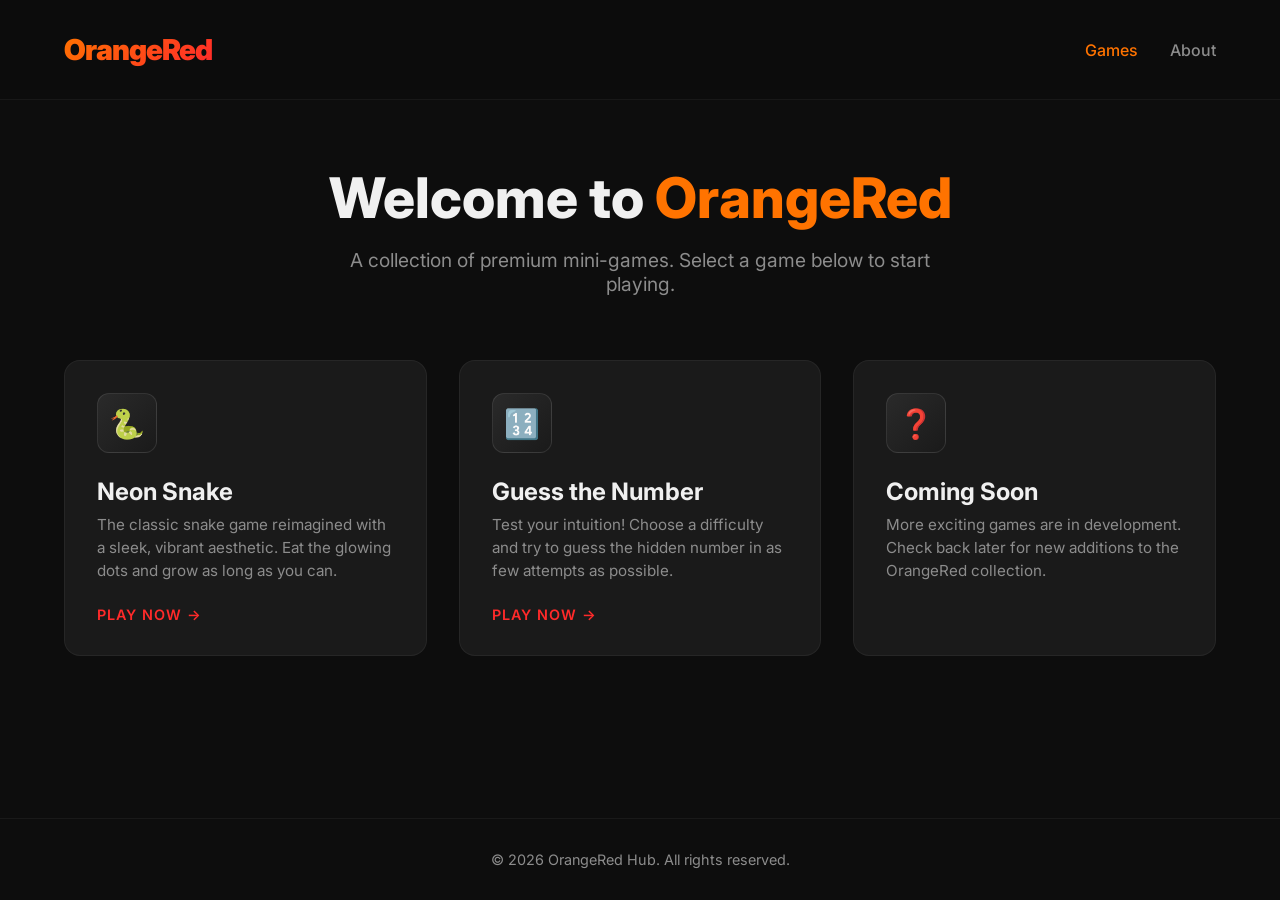
==== index.html @ 68a1032c "Initial commit: Add OrangeRed Game Hub with Snake and Guess the Number" ====
<!DOCTYPE html>
<html lang="en">
<head>
  <meta charset="UTF-8">
  <meta name="viewport" content="width=device-width, initial-scale=1.0">
  <title>OrangeRed - Premium Game Hub</title>
  <meta name="description" content="Play exciting mini-games on OrangeRed.">
  <link rel="preconnect" href="https://fonts.googleapis.com">
  <link rel="preconnect" href="https://fonts.gstatic.com" crossorigin>
  <link href="https://fonts.googleapis.com/css2?family=Inter:wght@400;500;700;800;900&display=swap" rel="stylesheet">
  <link rel="stylesheet" href="styles.css">
</head>
<body>
  <header>
    <div class="logo">OrangeRed</div>
    <nav>
      <ul>
        <li><a href="index.html" class="active">Games</a></li>
        <li><a href="#">About</a></li>
      </ul>
    </nav>
  </header>

  <main>
    <section class="hero animate-in">
      <h1>Welcome to <span>OrangeRed</span></h1>
      <p>A collection of premium mini-games. Select a game below to start playing.</p>
    </section>

    <div class="games-grid">
      <!-- Game Card: Snake -->
      <a href="games/snake/index.html" class="game-card animate-in delay-1">
        <div class="game-icon">🐍</div>
        <h2>Neon Snake</h2>
        <p>The classic snake game reimagined with a sleek, vibrant aesthetic. Eat the glowing dots and grow as long as you can.</p>
        <div class="play-badge">Play Now →</div>
      </a>
      
      <!-- Game Card: Guess the Number -->
      <a href="games/guess-number/index.html" class="game-card animate-in delay-2">
        <div class="game-icon">🔢</div>
        <h2>Guess the Number</h2>
        <p>Test your intuition! Choose a difficulty and try to guess the hidden number in as few attempts as possible.</p>
        <div class="play-badge">Play Now →</div>
      </a>

      <!-- Placeholder for future games -->
      <a href="#" class="game-card animate-in delay-3" style="opacity: 0.5; pointer-events: none;">
        <div class="game-icon">❓</div>
        <h2>Coming Soon</h2>
        <p>More exciting games are in development. Check back later for new additions to the OrangeRed collection.</p>
      </a>
    </div>
  </main>

  <footer>
    <p>&copy; 2026 OrangeRed Hub. All rights reserved.</p>
  </footer>

  <script src="script.js"></script>
</body>
</html>
---- styles.css ----
:root {
  --bg-color: #0d0d0d;
  --surface-color: #1a1a1a;
  --surface-hover: #262626;
  --text-main: #f0f0f0;
  --text-muted: #8c8c8c;
  --brand-orange: #ff7300;
  --brand-orange-glow: rgba(255, 115, 0, 0.4);
  --brand-red: #ff2a2a;
  --brand-red-glow: rgba(255, 42, 42, 0.4);
  
  --font-main: 'Inter', 'Segoe UI', Roboto, Helvetica, Arial, sans-serif;
}

* {
  box-sizing: border-box;
  margin: 0;
  padding: 0;
}

body {
  font-family: var(--font-main);
  background-color: var(--bg-color);
  color: var(--text-main);
  min-height: 100vh;
  display: flex;
  flex-direction: column;
  overflow-x: hidden;
}

/* Header */
header {
  padding: 2rem 5%;
  display: flex;
  justify-content: space-between;
  align-items: center;
  border-bottom: 1px solid rgba(255, 255, 255, 0.05);
  background: rgba(13, 13, 13, 0.8);
  backdrop-filter: blur(10px);
  position: sticky;
  top: 0;
  z-index: 100;
}

.logo {
  font-size: 1.8rem;
  font-weight: 900;
  letter-spacing: -1px;
  background: linear-gradient(135deg, var(--brand-orange), var(--brand-red));
  -webkit-background-clip: text;
  -webkit-text-fill-color: transparent;
  cursor: pointer;
  transition: opacity 0.3s ease;
}

.logo:hover {
  opacity: 0.8;
}

nav ul {
  display: flex;
  gap: 2rem;
  list-style: none;
}

nav a {
  color: var(--text-muted);
  text-decoration: none;
  font-weight: 500;
  font-size: 1rem;
  transition: color 0.3s ease;
}

nav a:hover, nav a.active {
  color: var(--brand-orange);
}

/* Main Content */
main {
  flex: 1;
  padding: 4rem 5%;
}

.hero {
  text-align: center;
  margin-bottom: 4rem;
}

.hero h1 {
  font-size: 3.5rem;
  font-weight: 800;
  margin-bottom: 1rem;
}

.hero h1 span {
  color: var(--brand-orange);
}

.hero p {
  font-size: 1.2rem;
  color: var(--text-muted);
  max-width: 600px;
  margin: 0 auto;
}

/* Games Grid */
.games-grid {
  display: grid;
  grid-template-columns: repeat(auto-fill, minmax(300px, 1fr));
  gap: 2rem;
  max-width: 1200px;
  margin: 0 auto;
}

.game-card {
  background-color: var(--surface-color);
  border-radius: 16px;
  padding: 2rem;
  text-decoration: none;
  color: var(--text-main);
  border: 1px solid rgba(255,255,255,0.05);
  transition: all 0.4s cubic-bezier(0.175, 0.885, 0.32, 1.275);
  position: relative;
  overflow: hidden;
  display: flex;
  flex-direction: column;
}

.game-card::before {
  content: '';
  position: absolute;
  top: 0; left: 0; right: 0; bottom: 0;
  border-radius: 16px;
  background: linear-gradient(135deg, var(--brand-orange-glow), transparent);
  opacity: 0;
  transition: opacity 0.4s ease;
  pointer-events: none;
}

.game-card:hover {
  transform: translateY(-8px);
  border-color: var(--brand-orange);
  box-shadow: 0 10px 30px rgba(0,0,0,0.5), 0 0 20px var(--brand-orange-glow);
  background-color: var(--surface-hover);
}

.game-card:hover::before {
  opacity: 1;
}

.game-icon {
  width: 60px;
  height: 60px;
  background: linear-gradient(135deg, #2a2a2a, #1a1a1a);
  border-radius: 12px;
  display: flex;
  align-items: center;
  justify-content: center;
  font-size: 1.8rem;
  margin-bottom: 1.5rem;
  border: 1px solid rgba(255,255,255,0.1);
  color: var(--brand-orange);
}

.game-card h2 {
  font-size: 1.5rem;
  margin-bottom: 0.5rem;
  font-weight: 700;
}

.game-card p {
  color: var(--text-muted);
  font-size: 0.95rem;
  line-height: 1.5;
  flex: 1;
}

.play-badge {
  display: inline-flex;
  align-items: center;
  gap: 0.5rem;
  margin-top: 1.5rem;
  font-size: 0.9rem;
  font-weight: 600;
  color: var(--brand-red);
  text-transform: uppercase;
  letter-spacing: 1px;
}

.game-card:hover .play-badge {
  color: var(--brand-orange);
}

/* Footer */
footer {
  padding: 2rem 5%;
  text-align: center;
  color: var(--text-muted);
  font-size: 0.9rem;
  border-top: 1px solid rgba(255, 255, 255, 0.05);
}

/* Utility Animations */
@keyframes fadeIn {
  from { opacity: 0; transform: translateY(20px); }
  to { opacity: 1; transform: translateY(0); }
}

.animate-in {
  animation: fadeIn 0.6s ease forwards;
  opacity: 0;
}

.delay-1 { animation-delay: 0.1s; }
.delay-2 { animation-delay: 0.2s; }
.delay-3 { animation-delay: 0.3s; }
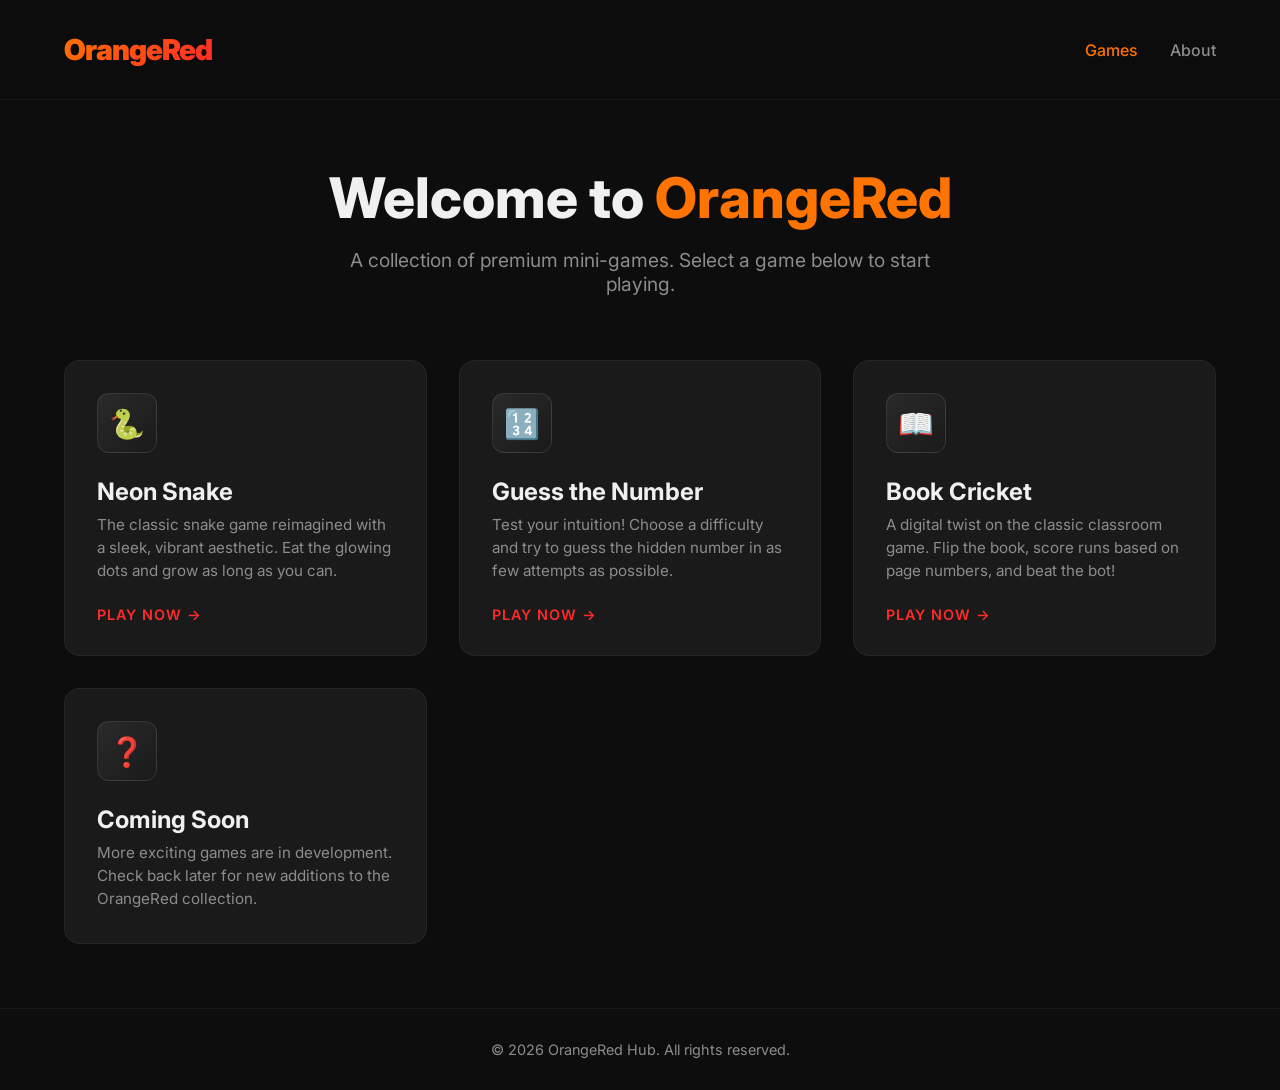
==== commit 472a5297: "feat: add Book Cricket game versus bot" ====
--- a/index.html
+++ b/index.html
@@ -44,8 +44,16 @@
         <div class="play-badge">Play Now →</div>
       </a>
 
+      <!-- Game Card: Book Cricket -->
+      <a href="games/book-cricket/index.html" class="game-card animate-in delay-3">
+        <div class="game-icon">📖</div>
+        <h2>Book Cricket</h2>
+        <p>A digital twist on the classic classroom game. Flip the book, score runs based on page numbers, and beat the bot!</p>
+        <div class="play-badge">Play Now →</div>
+      </a>
+
       <!-- Placeholder for future games -->
-      <a href="#" class="game-card animate-in delay-3" style="opacity: 0.5; pointer-events: none;">
+      <a href="#" class="game-card animate-in delay-4" style="opacity: 0.5; pointer-events: none;">
         <div class="game-icon">❓</div>
         <h2>Coming Soon</h2>
         <p>More exciting games are in development. Check back later for new additions to the OrangeRed collection.</p>
--- a/styles.css
+++ b/styles.css
@@ -214,3 +214,4 @@
 .delay-1 { animation-delay: 0.1s; }
 .delay-2 { animation-delay: 0.2s; }
 .delay-3 { animation-delay: 0.3s; }
+.delay-4 { animation-delay: 0.4s; }
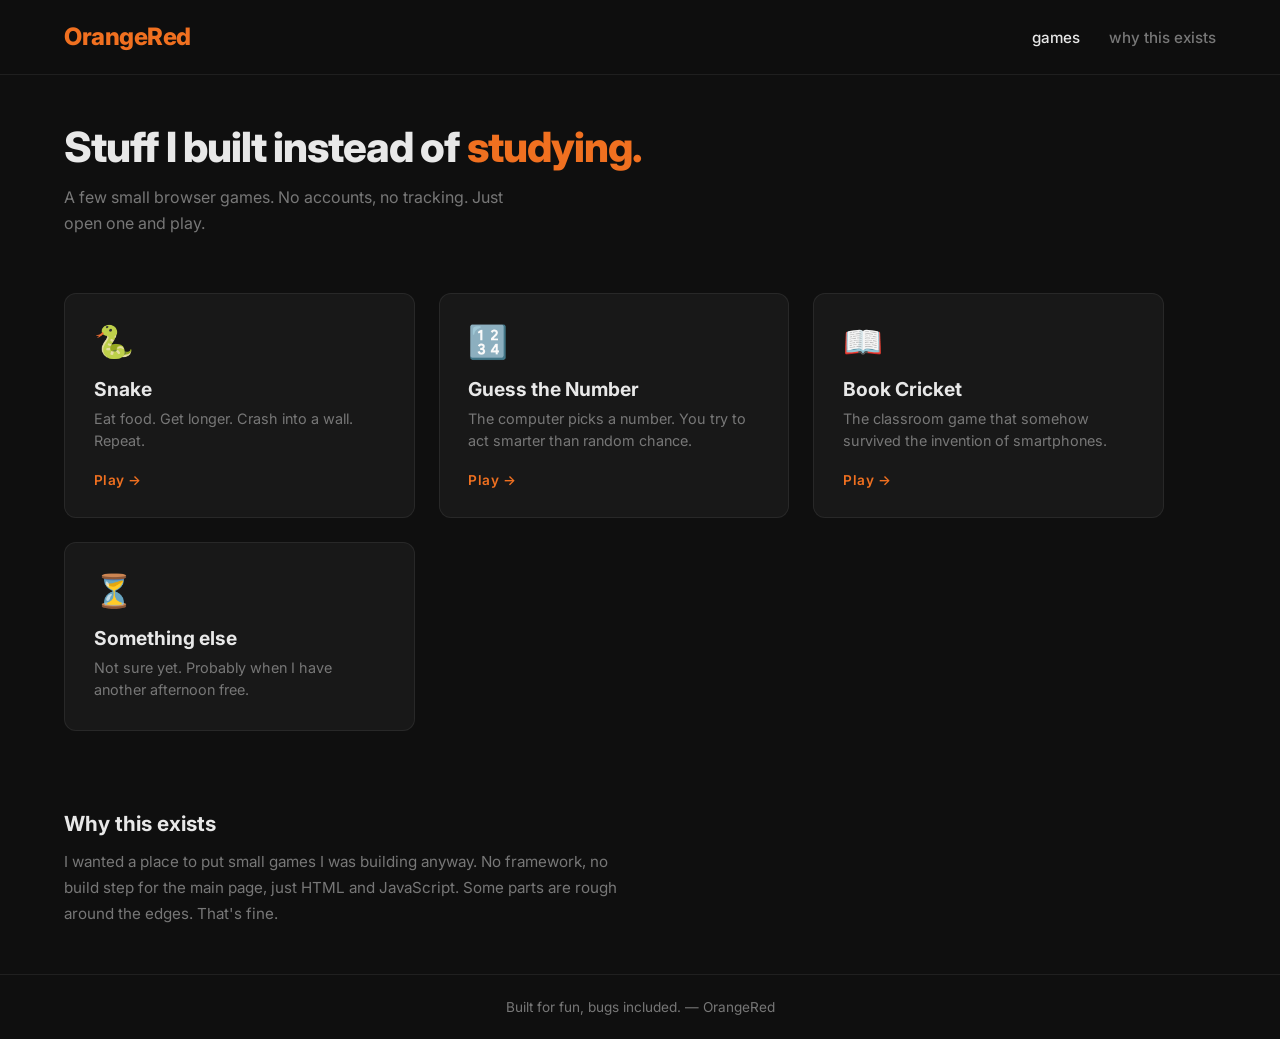
==== commit 439ce682: "Snake is inevitable now" ====
--- a/index.html
+++ b/index.html
@@ -3,11 +3,11 @@
 <head>
   <meta charset="UTF-8">
   <meta name="viewport" content="width=device-width, initial-scale=1.0">
-  <title>OrangeRed - Premium Game Hub</title>
-  <meta name="description" content="Play exciting mini-games on OrangeRed.">
+  <title>OrangeRed — games I made</title>
+  <meta name="description" content="A small collection of browser games made for fun. No logins, no ads, no agenda.">
   <link rel="preconnect" href="https://fonts.googleapis.com">
   <link rel="preconnect" href="https://fonts.gstatic.com" crossorigin>
-  <link href="https://fonts.googleapis.com/css2?family=Inter:wght@400;500;700;800;900&display=swap" rel="stylesheet">
+  <link href="https://fonts.googleapis.com/css2?family=Inter:wght@400;500;700;800&display=swap" rel="stylesheet">
   <link rel="stylesheet" href="styles.css">
 </head>
 <body>
@@ -15,54 +15,58 @@
     <div class="logo">OrangeRed</div>
     <nav>
       <ul>
-        <li><a href="index.html" class="active">Games</a></li>
-        <li><a href="#">About</a></li>
+        <li><a href="index.html" class="active">games</a></li>
+        <li><a href="#about">why this exists</a></li>
       </ul>
     </nav>
   </header>
 
   <main>
     <section class="hero animate-in">
-      <h1>Welcome to <span>OrangeRed</span></h1>
-      <p>A collection of premium mini-games. Select a game below to start playing.</p>
+      <h1>Stuff I built instead of <span>studying.</span></h1>
+      <p>A few small browser games. No accounts, no tracking. Just open one and play.</p>
     </section>
 
     <div class="games-grid">
-      <!-- Game Card: Snake -->
       <a href="games/snake/index.html" class="game-card animate-in delay-1">
         <div class="game-icon">🐍</div>
-        <h2>Neon Snake</h2>
-        <p>The classic snake game reimagined with a sleek, vibrant aesthetic. Eat the glowing dots and grow as long as you can.</p>
-        <div class="play-badge">Play Now →</div>
+        <h2>Snake</h2>
+        <p>Eat food. Get longer. Crash into a wall. Repeat.</p>
+        <div class="play-badge">Play →</div>
       </a>
-      
-      <!-- Game Card: Guess the Number -->
+
       <a href="games/guess-number/index.html" class="game-card animate-in delay-2">
         <div class="game-icon">🔢</div>
         <h2>Guess the Number</h2>
-        <p>Test your intuition! Choose a difficulty and try to guess the hidden number in as few attempts as possible.</p>
-        <div class="play-badge">Play Now →</div>
+        <p>The computer picks a number. You try to act smarter than random chance.</p>
+        <div class="play-badge">Play →</div>
       </a>
 
-      <!-- Game Card: Book Cricket -->
       <a href="games/book-cricket/index.html" class="game-card animate-in delay-3">
         <div class="game-icon">📖</div>
         <h2>Book Cricket</h2>
-        <p>A digital twist on the classic classroom game. Flip the book, score runs based on page numbers, and beat the bot!</p>
-        <div class="play-badge">Play Now →</div>
+        <p>The classroom game that somehow survived the invention of smartphones.</p>
+        <div class="play-badge">Play →</div>
       </a>
 
-      <!-- Placeholder for future games -->
-      <a href="#" class="game-card animate-in delay-4" style="opacity: 0.5; pointer-events: none;">
-        <div class="game-icon">❓</div>
-        <h2>Coming Soon</h2>
-        <p>More exciting games are in development. Check back later for new additions to the OrangeRed collection.</p>
-      </a>
+      <div class="game-card animate-in delay-4" style="opacity: 0.4; cursor: default;">
+        <div class="game-icon">⏳</div>
+        <h2>Something else</h2>
+        <p>Not sure yet. Probably when I have another afternoon free.</p>
+      </div>
     </div>
+
+    <section id="about" style="margin-top: 5rem; max-width: 560px;">
+      <h2 style="font-size: 1.3rem; font-weight: 700; margin-bottom: 0.8rem; color: var(--text);">Why this exists</h2>
+      <p style="color: var(--muted); font-size: 0.95rem; line-height: 1.7;">
+        I wanted a place to put small games I was building anyway. No framework, no build step for the main page, just HTML and JavaScript.
+        Some parts are rough around the edges. That's fine.
+      </p>
+    </section>
   </main>
 
   <footer>
-    <p>&copy; 2026 OrangeRed Hub. All rights reserved.</p>
+    <p>Built for fun, bugs included. — OrangeRed</p>
   </footer>
 
   <script src="script.js"></script>
--- a/styles.css
+++ b/styles.css
@@ -1,15 +1,13 @@
 :root {
-  --bg-color: #0d0d0d;
-  --surface-color: #1a1a1a;
-  --surface-hover: #262626;
-  --text-main: #f0f0f0;
-  --text-muted: #8c8c8c;
-  --brand-orange: #ff7300;
-  --brand-orange-glow: rgba(255, 115, 0, 0.4);
-  --brand-red: #ff2a2a;
-  --brand-red-glow: rgba(255, 42, 42, 0.4);
-  
-  --font-main: 'Inter', 'Segoe UI', Roboto, Helvetica, Arial, sans-serif;
+  --bg: #0f0f0f;
+  --surface: #181818;
+  --surface-hover: #222;
+  --text: #e8e8e8;
+  --muted: #777;
+  --orange: #f07020;
+  --red: #e03030;
+  --border: rgba(255, 255, 255, 0.07);
+  --font: 'Inter', system-ui, sans-serif;
 }
 
 * {
@@ -19,199 +17,156 @@
 }
 
 body {
-  font-family: var(--font-main);
-  background-color: var(--bg-color);
-  color: var(--text-main);
+  font-family: var(--font);
+  background: var(--bg);
+  color: var(--text);
   min-height: 100vh;
   display: flex;
   flex-direction: column;
-  overflow-x: hidden;
 }
 
-/* Header */
 header {
-  padding: 2rem 5%;
+  padding: 1.4rem 5%;
   display: flex;
   justify-content: space-between;
   align-items: center;
-  border-bottom: 1px solid rgba(255, 255, 255, 0.05);
-  background: rgba(13, 13, 13, 0.8);
-  backdrop-filter: blur(10px);
+  border-bottom: 1px solid var(--border);
   position: sticky;
   top: 0;
+  background: rgba(15, 15, 15, 0.9);
+  backdrop-filter: blur(8px);
   z-index: 100;
 }
 
 .logo {
-  font-size: 1.8rem;
-  font-weight: 900;
-  letter-spacing: -1px;
-  background: linear-gradient(135deg, var(--brand-orange), var(--brand-red));
-  -webkit-background-clip: text;
-  -webkit-text-fill-color: transparent;
+  font-size: 1.5rem;
+  font-weight: 800;
+  color: var(--orange);
   cursor: pointer;
-  transition: opacity 0.3s ease;
-}
-
-.logo:hover {
-  opacity: 0.8;
+  letter-spacing: -0.5px;
 }
 
 nav ul {
+  list-style: none;
   display: flex;
-  gap: 2rem;
-  list-style: none;
+  gap: 1.8rem;
 }
 
 nav a {
-  color: var(--text-muted);
+  color: var(--muted);
   text-decoration: none;
+  font-size: 0.95rem;
   font-weight: 500;
-  font-size: 1rem;
-  transition: color 0.3s ease;
+  transition: color 0.2s;
 }
 
-nav a:hover, nav a.active {
-  color: var(--brand-orange);
+nav a:hover,
+nav a.active {
+  color: var(--text);
 }
 
-/* Main Content */
 main {
   flex: 1;
-  padding: 4rem 5%;
+  padding: 3rem 5%;
 }
 
 .hero {
-  text-align: center;
-  margin-bottom: 4rem;
+  margin-bottom: 3.5rem;
 }
 
 .hero h1 {
-  font-size: 3.5rem;
+  font-size: 2.6rem;
   font-weight: 800;
-  margin-bottom: 1rem;
+  line-height: 1.2;
+  margin-bottom: 0.8rem;
+  letter-spacing: -1px;
 }
 
 .hero h1 span {
-  color: var(--brand-orange);
+  color: var(--orange);
 }
 
 .hero p {
-  font-size: 1.2rem;
-  color: var(--text-muted);
-  max-width: 600px;
-  margin: 0 auto;
+  color: var(--muted);
+  font-size: 1rem;
+  max-width: 480px;
+  line-height: 1.6;
 }
 
-/* Games Grid */
 .games-grid {
   display: grid;
-  grid-template-columns: repeat(auto-fill, minmax(300px, 1fr));
-  gap: 2rem;
-  max-width: 1200px;
-  margin: 0 auto;
+  grid-template-columns: repeat(auto-fill, minmax(280px, 1fr));
+  gap: 1.5rem;
+  max-width: 1100px;
 }
 
 .game-card {
-  background-color: var(--surface-color);
-  border-radius: 16px;
-  padding: 2rem;
+  background: var(--surface);
+  border-radius: 12px;
+  padding: 1.8rem;
   text-decoration: none;
-  color: var(--text-main);
-  border: 1px solid rgba(255,255,255,0.05);
-  transition: all 0.4s cubic-bezier(0.175, 0.885, 0.32, 1.275);
-  position: relative;
-  overflow: hidden;
+  color: var(--text);
+  border: 1px solid var(--border);
+  transition: border-color 0.2s, background 0.2s, transform 0.2s;
   display: flex;
   flex-direction: column;
 }
 
-.game-card::before {
-  content: '';
-  position: absolute;
-  top: 0; left: 0; right: 0; bottom: 0;
-  border-radius: 16px;
-  background: linear-gradient(135deg, var(--brand-orange-glow), transparent);
-  opacity: 0;
-  transition: opacity 0.4s ease;
-  pointer-events: none;
-}
-
 .game-card:hover {
-  transform: translateY(-8px);
-  border-color: var(--brand-orange);
-  box-shadow: 0 10px 30px rgba(0,0,0,0.5), 0 0 20px var(--brand-orange-glow);
-  background-color: var(--surface-hover);
-}
-
-.game-card:hover::before {
-  opacity: 1;
+  border-color: rgba(240, 112, 32, 0.4);
+  background: var(--surface-hover);
+  transform: translateY(-3px);
 }
 
 .game-icon {
-  width: 60px;
-  height: 60px;
-  background: linear-gradient(135deg, #2a2a2a, #1a1a1a);
-  border-radius: 12px;
-  display: flex;
-  align-items: center;
-  justify-content: center;
-  font-size: 1.8rem;
-  margin-bottom: 1.5rem;
-  border: 1px solid rgba(255,255,255,0.1);
-  color: var(--brand-orange);
+  font-size: 2rem;
+  margin-bottom: 1rem;
 }
 
 .game-card h2 {
-  font-size: 1.5rem;
-  margin-bottom: 0.5rem;
+  font-size: 1.2rem;
   font-weight: 700;
+  margin-bottom: 0.4rem;
 }
 
 .game-card p {
-  color: var(--text-muted);
-  font-size: 0.95rem;
-  line-height: 1.5;
+  color: var(--muted);
+  font-size: 0.9rem;
+  line-height: 1.55;
   flex: 1;
 }
 
 .play-badge {
-  display: inline-flex;
-  align-items: center;
-  gap: 0.5rem;
-  margin-top: 1.5rem;
-  font-size: 0.9rem;
+  margin-top: 1.2rem;
+  font-size: 0.85rem;
   font-weight: 600;
-  color: var(--brand-red);
-  text-transform: uppercase;
-  letter-spacing: 1px;
+  color: var(--orange);
+  letter-spacing: 0.5px;
 }
 
 .game-card:hover .play-badge {
-  color: var(--brand-orange);
+  color: var(--text);
 }
 
-/* Footer */
 footer {
-  padding: 2rem 5%;
+  padding: 1.5rem 5%;
   text-align: center;
-  color: var(--text-muted);
-  font-size: 0.9rem;
-  border-top: 1px solid rgba(255, 255, 255, 0.05);
+  color: var(--muted);
+  font-size: 0.85rem;
+  border-top: 1px solid var(--border);
 }
 
-/* Utility Animations */
-@keyframes fadeIn {
-  from { opacity: 0; transform: translateY(20px); }
-  to { opacity: 1; transform: translateY(0); }
+@keyframes fadeUp {
+  from { opacity: 0; transform: translateY(16px); }
+  to   { opacity: 1; transform: translateY(0); }
 }
 
 .animate-in {
-  animation: fadeIn 0.6s ease forwards;
+  animation: fadeUp 0.5s ease forwards;
   opacity: 0;
 }
 
-.delay-1 { animation-delay: 0.1s; }
-.delay-2 { animation-delay: 0.2s; }
-.delay-3 { animation-delay: 0.3s; }
-.delay-4 { animation-delay: 0.4s; }
+.delay-1 { animation-delay: 0.05s; }
+.delay-2 { animation-delay: 0.1s; }
+.delay-3 { animation-delay: 0.15s; }
+.delay-4 { animation-delay: 0.2s; }
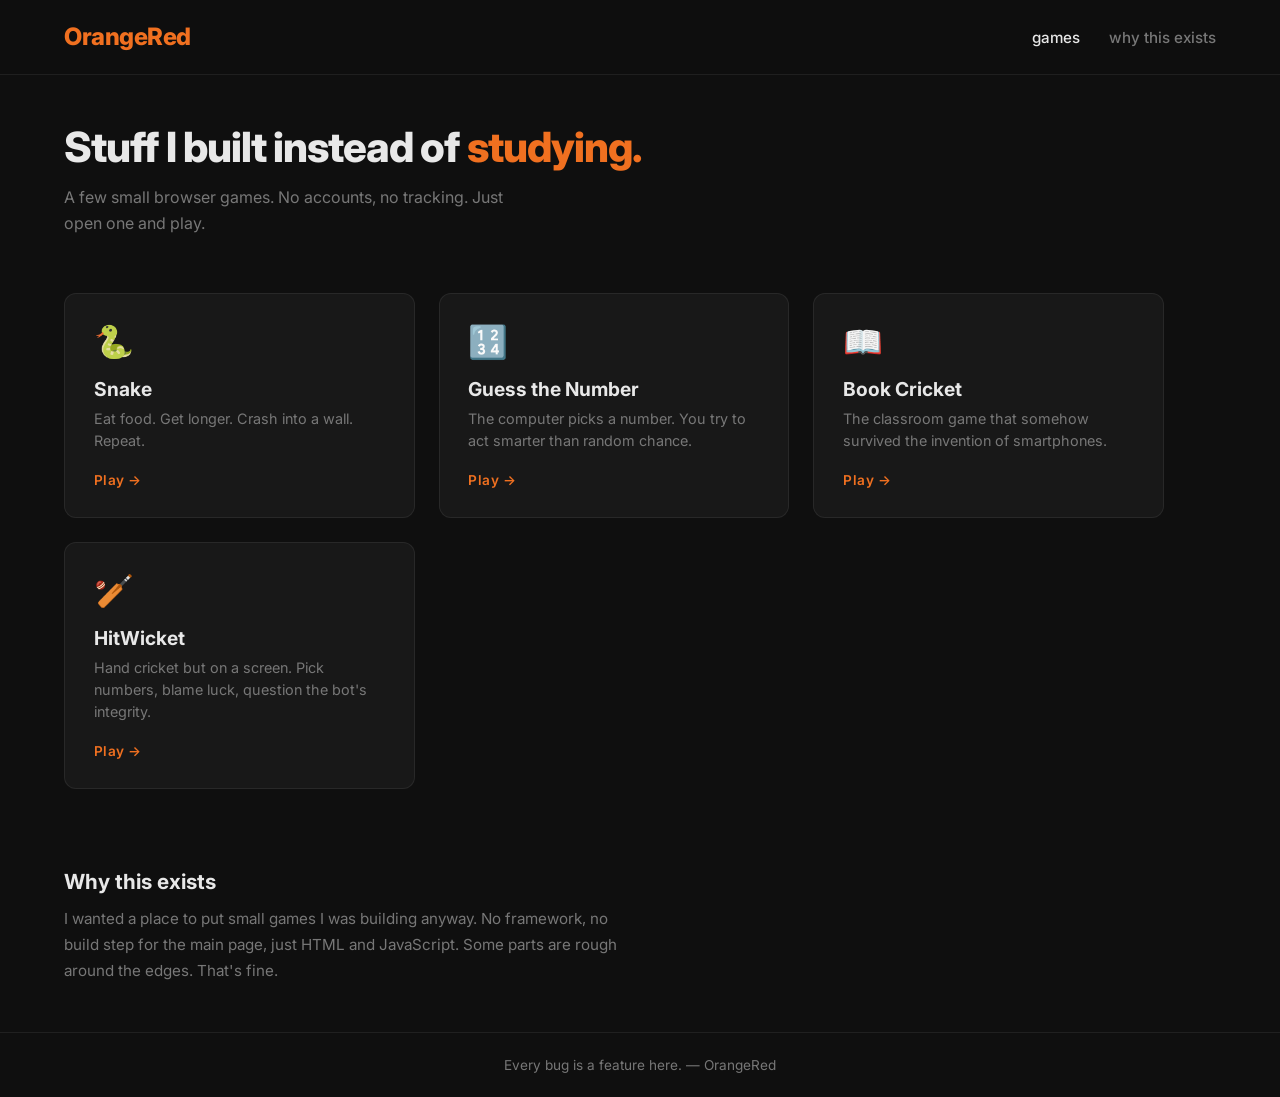
==== commit de8a6282: "add HitWicket — hand cricket game with easy/hard AI, toss, commentary" ====
--- a/index.html
+++ b/index.html
@@ -1,5 +1,6 @@
 <!DOCTYPE html>
 <html lang="en">
+
 <head>
   <meta charset="UTF-8">
   <meta name="viewport" content="width=device-width, initial-scale=1.0">
@@ -10,6 +11,7 @@
   <link href="https://fonts.googleapis.com/css2?family=Inter:wght@400;500;700;800&display=swap" rel="stylesheet">
   <link rel="stylesheet" href="styles.css">
 </head>
+
 <body>
   <header>
     <div class="logo">OrangeRed</div>
@@ -49,26 +51,29 @@
         <div class="play-badge">Play →</div>
       </a>
 
-      <div class="game-card animate-in delay-4" style="opacity: 0.4; cursor: default;">
-        <div class="game-icon">⏳</div>
-        <h2>Something else</h2>
-        <p>Not sure yet. Probably when I have another afternoon free.</p>
-      </div>
+      <a href="games/guess-cricket/index.html" class="game-card animate-in delay-4">
+        <div class="game-icon">🏏</div>
+        <h2>HitWicket</h2>
+        <p>Hand cricket but on a screen. Pick numbers, blame luck, question the bot's integrity.</p>
+        <div class="play-badge">Play →</div>
+      </a>
     </div>
 
     <section id="about" style="margin-top: 5rem; max-width: 560px;">
       <h2 style="font-size: 1.3rem; font-weight: 700; margin-bottom: 0.8rem; color: var(--text);">Why this exists</h2>
       <p style="color: var(--muted); font-size: 0.95rem; line-height: 1.7;">
-        I wanted a place to put small games I was building anyway. No framework, no build step for the main page, just HTML and JavaScript.
+        I wanted a place to put small games I was building anyway. No framework, no build step for the main page, just
+        HTML and JavaScript.
         Some parts are rough around the edges. That's fine.
       </p>
     </section>
   </main>
 
   <footer>
-    <p>Built for fun, bugs included. — OrangeRed</p>
+    <p>Every bug is a feature here. — OrangeRed</p>
   </footer>
 
   <script src="script.js"></script>
 </body>
-</html>
+
+</html>
